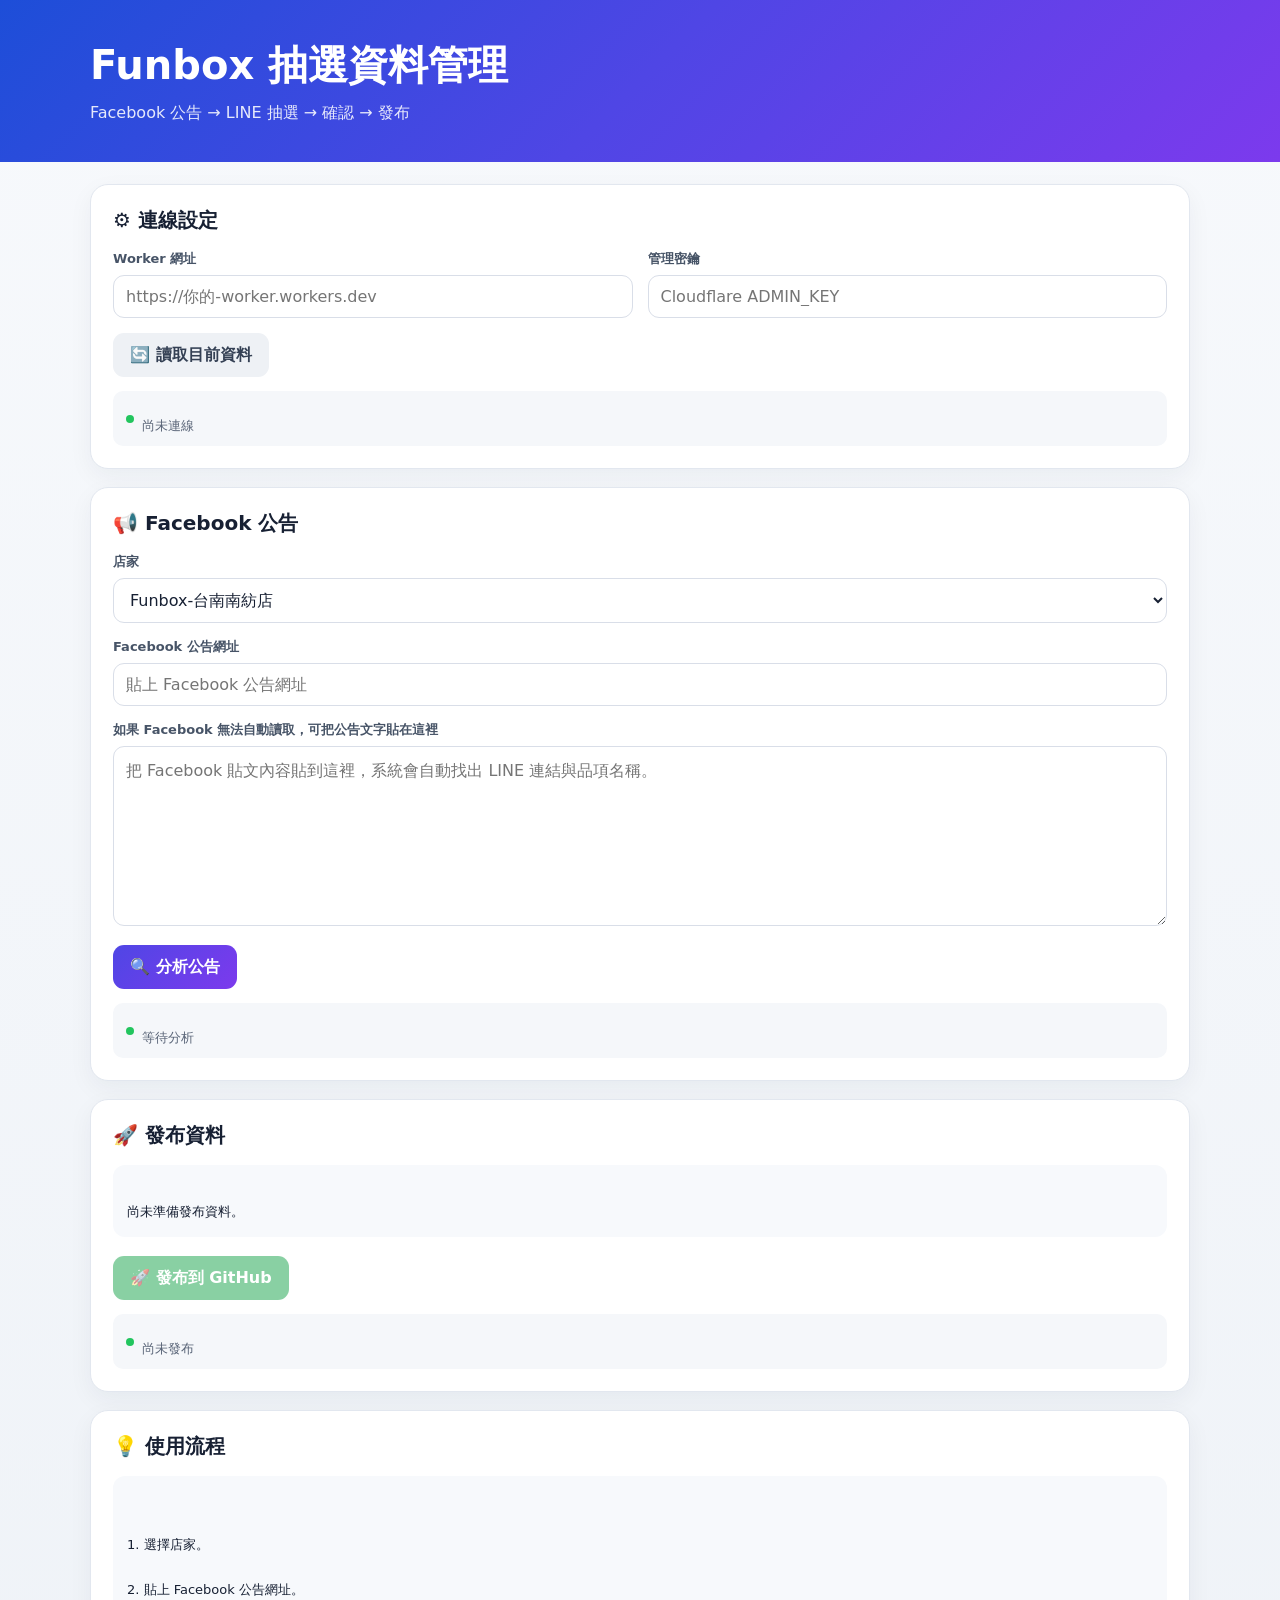
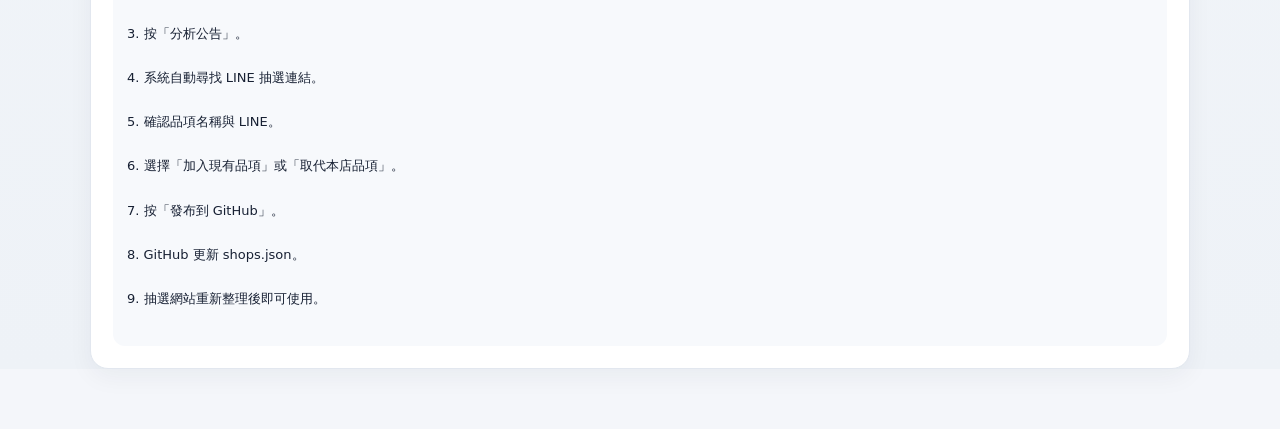
==== admin.html @ 83bc54f5 "Create admin.html" ====
<!DOCTYPE html>
<html lang="zh-Hant">

<head>

    <meta charset="UTF-8">

    <meta
        name="viewport"
        content="width=device-width, initial-scale=1.0"
    >

    <meta
        name="theme-color"
        content="#4f46e5"
    >

    <title>Funbox 抽選資料管理</title>

    <style>

        * {
            box-sizing: border-box;
        }

        :root {
            font-family:
                system-ui,
                -apple-system,
                BlinkMacSystemFont,
                "Noto Sans TC",
                "Microsoft JhengHei",
                sans-serif;

            color: #172033;
            background: #f4f6fa;
        }

        body {
            margin: 0;
            min-height: 100vh;
            background:
                linear-gradient(
                    180deg,
                    #f7f9fc,
                    #eef2f7
                );
        }

        button,
        input,
        textarea,
        select {
            font: inherit;
        }

        button {
            cursor: pointer;
        }

        button:disabled {
            opacity: .5;
            cursor: not-allowed;
        }

        .hero {
            padding: 38px 20px;
            color: #fff;

            background:
                linear-gradient(
                    135deg,
                    #1d4ed8,
                    #4f46e5,
                    #7c3aed
                );
        }

        .hero-inner {
            width:
                min(1100px, calc(100% - 20px));

            margin: auto;
        }

        .hero h1 {
            margin: 0;

            font-size:
                clamp(26px, 5vw, 40px);

            font-weight: 900;
        }

        .hero p {
            margin:
                10px 0 0;

            color:
                rgba(255,255,255,.88);
        }

        main {
            width:
                min(1100px, calc(100% - 24px));

            margin:
                22px auto 60px;
        }

        .section {
            background: #fff;

            border:
                1px solid #e2e7ef;

            border-radius: 18px;

            padding: 22px;

            margin-bottom: 18px;

            box-shadow:
                0 8px 24px
                rgba(23,32,51,.05);
        }

        .section h2 {
            margin:
                0 0 16px;

            font-size: 20px;
        }

        .field {
            margin-bottom: 15px;
        }

        .field label {
            display: block;

            margin-bottom: 7px;

            font-size: 13px;

            font-weight: 800;

            color: #475467;
        }

        input,
        textarea,
        select {
            width: 100%;

            border:
                1px solid #d9dee8;

            border-radius: 11px;

            padding:
                11px 12px;

            background: #fff;

            color: #172033;

            outline: none;
        }

        input:focus,
        textarea:focus,
        select:focus {
            border-color:
                #6366f1;

            box-shadow:
                0 0 0 3px
                rgba(99,102,241,.12);
        }

        textarea {
            min-height: 180px;

            resize: vertical;

            line-height: 1.6;
        }

        .grid {
            display: grid;

            grid-template-columns:
                1fr 1fr;

            gap: 15px;
        }

        .buttons {
            display: flex;

            flex-wrap: wrap;

            gap: 10px;
        }

        .btn {
            min-height: 44px;

            border: 0;

            border-radius: 11px;

            padding:
                0 17px;

            font-weight: 850;
        }

        .btn-primary {
            color: #fff;

            background:
                linear-gradient(
                    135deg,
                    #4f46e5,
                    #7c3aed
                );
        }

        .btn-dark {
            color: #fff;

            background: #172033;
        }

        .btn-green {
            color: #fff;

            background: #16a34a;
        }

        .btn-gray {
            color: #344054;

            background: #eef1f5;
        }

        .btn-red {
            color: #fff;

            background: #dc2626;
        }

        .status {
            display: flex;

            align-items: center;

            gap: 8px;

            margin-top: 14px;

            padding: 11px 13px;

            border-radius: 10px;

            background: #f5f7fa;

            color: #596477;

            font-size: 13px;

            white-space: pre-line;
        }

        .status-dot {
            width: 8px;
            height: 8px;

            flex-shrink: 0;

            border-radius: 50%;

            background: #22c55e;
        }

        .shop-info {
            display: flex;

            justify-content: space-between;

            align-items: center;

            gap: 12px;

            margin-bottom: 15px;

            padding: 13px;

            border-radius: 12px;

            background: #f7f9fc;
        }

        .shop-info strong {
            display: block;

            font-size: 16px;
        }

        .shop-info small {
            color: #7a8497;
        }

        .result-list {
            display: flex;

            flex-direction: column;

            gap: 8px;
        }

        .result-item {
            display: grid;

            grid-template-columns:
                auto 1fr auto;

            align-items: center;

            gap: 10px;

            padding: 12px;

            border:
                1px solid #e3e7ee;

            border-radius: 12px;

            background: #fff;
        }

        .result-item input[type="checkbox"] {
            width: 18px;
            height: 18px;
        }

        .result-name {
            min-width: 0;

            font-weight: 800;
        }

        .result-url {
            margin-top: 3px;

            color: #718096;

            font-size: 12px;

            word-break: break-all;
        }

        .result-remove {
            border: 0;

            padding: 7px 9px;

            border-radius: 8px;

            color: #b42318;

            background: #fee4e2;

            font-size: 12px;

            font-weight: 800;
        }

        .empty {
            padding: 25px;

            text-align: center;

            color: #8a94a6;
        }

        .publish-preview {
            padding: 14px;

            border-radius: 12px;

            background: #f7f9fc;

            font-size: 13px;

            line-height: 1.7;

            white-space: pre-line;
        }

        .hidden {
            display: none !important;
        }

        .warning {
            padding: 12px;

            border-radius: 11px;

            background: #fff7ed;

            color: #9a3412;

            font-size: 13px;

            line-height: 1.6;
        }

        .success {
            padding: 12px;

            border-radius: 11px;

            background: #f0fdf4;

            color: #166534;

            font-size: 13px;

            line-height: 1.6;
        }

        .source-links {
            margin-top: 8px;

            font-size: 13px;
        }

        .source-links a {
            color: #2563eb;

            text-decoration: none;
        }

        @media (max-width: 700px) {

            .hero {
                padding:
                    30px 16px;
            }

            main {
                width:
                    calc(100% - 16px);
            }

            .section {
                padding: 16px;
            }

            .grid {
                grid-template-columns:
                    1fr;
            }

            .result-item {
                grid-template-columns:
                    auto 1fr;
            }

            .result-remove {
                grid-column:
                    2;
                justify-self:
                    start;
            }

            .buttons {
                flex-direction:
                    column;
            }

            .btn {
                width: 100%;
            }

        }

    </style>

</head>


<body>


<header class="hero">

    <div class="hero-inner">

        <h1>
            Funbox 抽選資料管理
        </h1>

        <p>
            Facebook 公告 → LINE 抽選 → 確認 → 發布
        </p>

    </div>

</header>


<main>


    <!-- =================================================
         GitHub / Worker 設定
    ================================================== -->

    <section class="section">

        <h2>
            ⚙️ 連線設定
        </h2>

        <div class="grid">

            <div class="field">

                <label>
                    Worker 網址
                </label>

                <input
                    id="workerUrl"
                    type="url"
                    placeholder="https://你的-worker.workers.dev"
                >

            </div>


            <div class="field">

                <label>
                    管理密鑰
                </label>

                <input
                    id="adminKey"
                    type="password"
                    placeholder="Cloudflare ADMIN_KEY"
                >

            </div>

        </div>


        <div class="buttons">

            <button
                class="btn btn-gray"
                id="loadDataBtn"
            >
                🔄 讀取目前資料
            </button>

        </div>


        <div class="status">

            <span class="status-dot"></span>

            <span id="statusText">
                尚未連線
            </span>

        </div>

    </section>


    <!-- =================================================
         Facebook 公告
    ================================================== -->

    <section class="section">

        <h2>
            📢 Facebook 公告
        </h2>


        <div class="field">

            <label>
                店家
            </label>

            <select id="shopSelect">

                <option value="nanfang">
                    Funbox-台南南紡店
                </option>

                <option value="xintiandi">
                    funbox-台南新天地
                </option>

                <option value="far_east">
                    Funbox台南遠百
                </option>

                <option value="mitsui">
                    Funbox台南三井
                </option>

                <option value="xinren">
                    來玩聚－新仁店
                </option>

            </select>

        </div>


        <div class="field">

            <label>
                Facebook 公告網址
            </label>

            <input
                id="facebookUrl"
                type="url"
                placeholder="貼上 Facebook 公告網址"
            >

        </div>


        <div class="field">

            <label>
                如果 Facebook 無法自動讀取，可把公告文字貼在這裡
            </label>

            <textarea
                id="facebookText"
                placeholder="把 Facebook 貼文內容貼到這裡，系統會自動找出 LINE 連結與品項名稱。"
            ></textarea>

        </div>


        <div class="buttons">

            <button
                class="btn btn-primary"
                id="analyzeBtn"
            >
                🔍 分析公告
            </button>

        </div>


        <div class="status">

            <span class="status-dot"></span>

            <span id="analyzeStatus">
                等待分析
            </span>

        </div>

    </section>


    <!-- =================================================
         分析結果
    ================================================== -->

    <section
        class="section hidden"
        id="resultSection"
    >

        <h2>
            🔎 分析結果
        </h2>


        <div class="shop-info">

            <div>

                <strong id="resultShopName">
                    -
                </strong>

                <small id="resultCount">
                    找到 0 個項目
                </small>

            </div>

        </div>


        <div class="warning">

            ⚠️ 請確認品項名稱與 LINE 連結正確。
            Facebook 貼文格式不同時，系統可能需要你手動修正。

        </div>


        <br>


        <div
            class="result-list"
            id="resultList"
        ></div>


        <br>


        <div class="buttons">

            <button
                class="btn btn-gray"
                id="addManualBtn"
            >
                ＋ 手動新增
            </button>

            <button
                class="btn btn-green"
                id="mergeBtn"
            >
                ➕ 加入現有品項
            </button>

            <button
                class="btn btn-primary"
                id="replaceBtn"
            >
                🔄 取代本店品項
            </button>

        </div>

    </section>


    <!-- =================================================
         發布
    ================================================== -->

    <section class="section">

        <h2>
            🚀 發布資料
        </h2>


        <div
            class="publish-preview"
            id="publishPreview"
        >
            尚未準備發布資料。
        </div>


        <br>


        <div class="buttons">

            <button
                class="btn btn-green"
                id="publishBtn"
                disabled
            >
                🚀 發布到 GitHub
            </button>

        </div>


        <div
            class="status"
            id="publishStatus"
        >

            <span class="status-dot"></span>

            <span>
                尚未發布
            </span>

        </div>

    </section>


    <!-- =================================================
         說明
    ================================================== -->

    <section class="section">

        <h2>
            💡 使用流程
        </h2>

        <div class="publish-preview">

1. 選擇店家。

2. 貼上 Facebook 公告網址。

3. 按「分析公告」。

4. 系統自動尋找 LINE 抽選連結。

5. 確認品項名稱與 LINE。

6. 選擇「加入現有品項」或「取代本店品項」。

7. 按「發布到 GitHub」。

8. GitHub 更新 shops.json。

9. 抽選網站重新整理後即可使用。

        </div>

    </section>


</main>


<script src="assets/admin.js"></script>

</body>

</html>
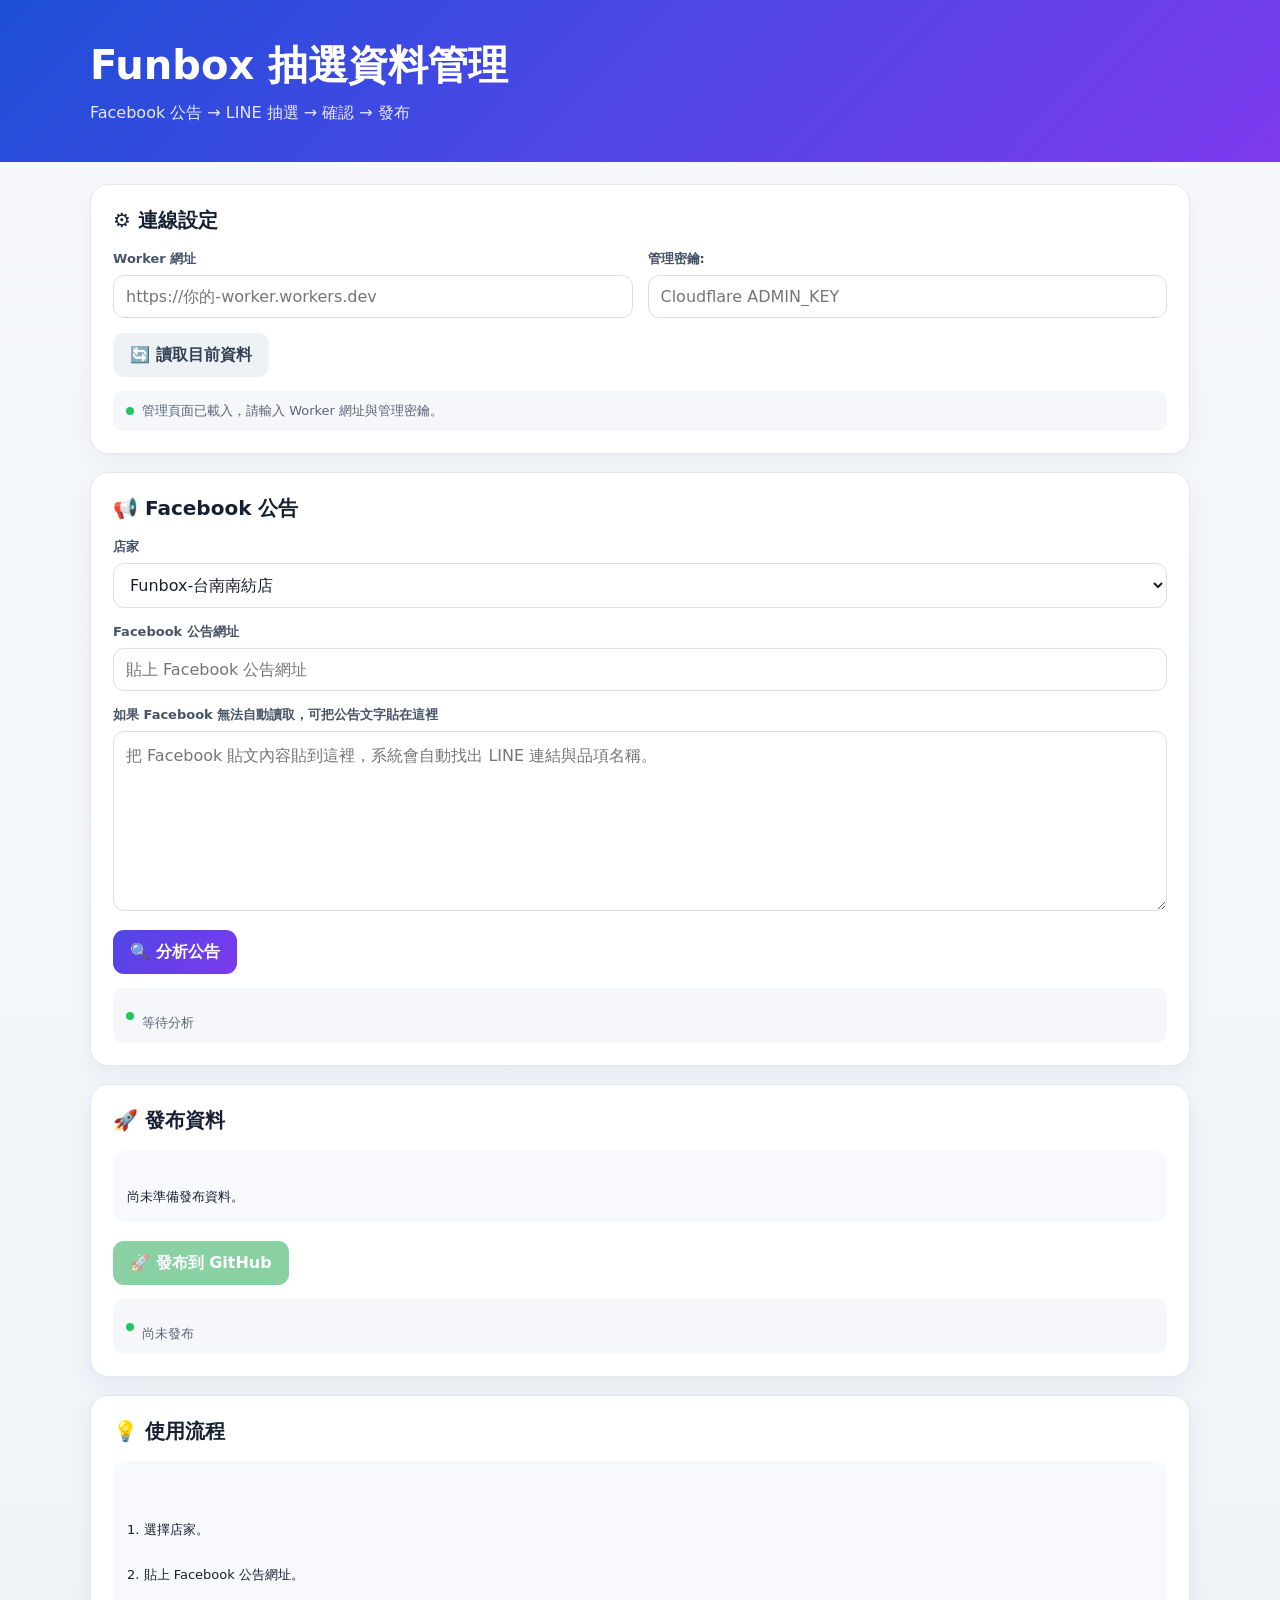
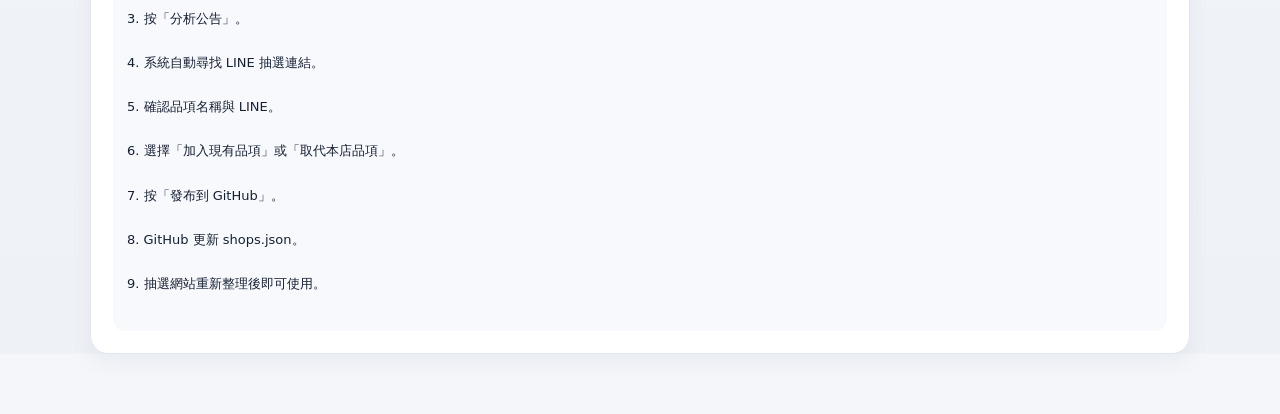
==== commit b43a84f4: "Update admin key label and input values" ====
--- a/admin.html
+++ b/admin.html
@@ -538,6 +538,7 @@
                     id="workerUrl"
                     type="url"
                     placeholder="https://你的-worker.workers.dev"
+                    value:"https://tainan-funbox-api.axm32472.workers.dev/"
                 >
 
             </div>
@@ -546,13 +547,14 @@
             <div class="field">
 
                 <label>
-                    管理密鑰
+                    管理密鑰:
                 </label>
 
                 <input
                     id="adminKey"
                     type="password"
                     placeholder="Cloudflare ADMIN_KEY"
+                    value:"TainanFunbox#2026_AhJun"
                 >
 
             </div>
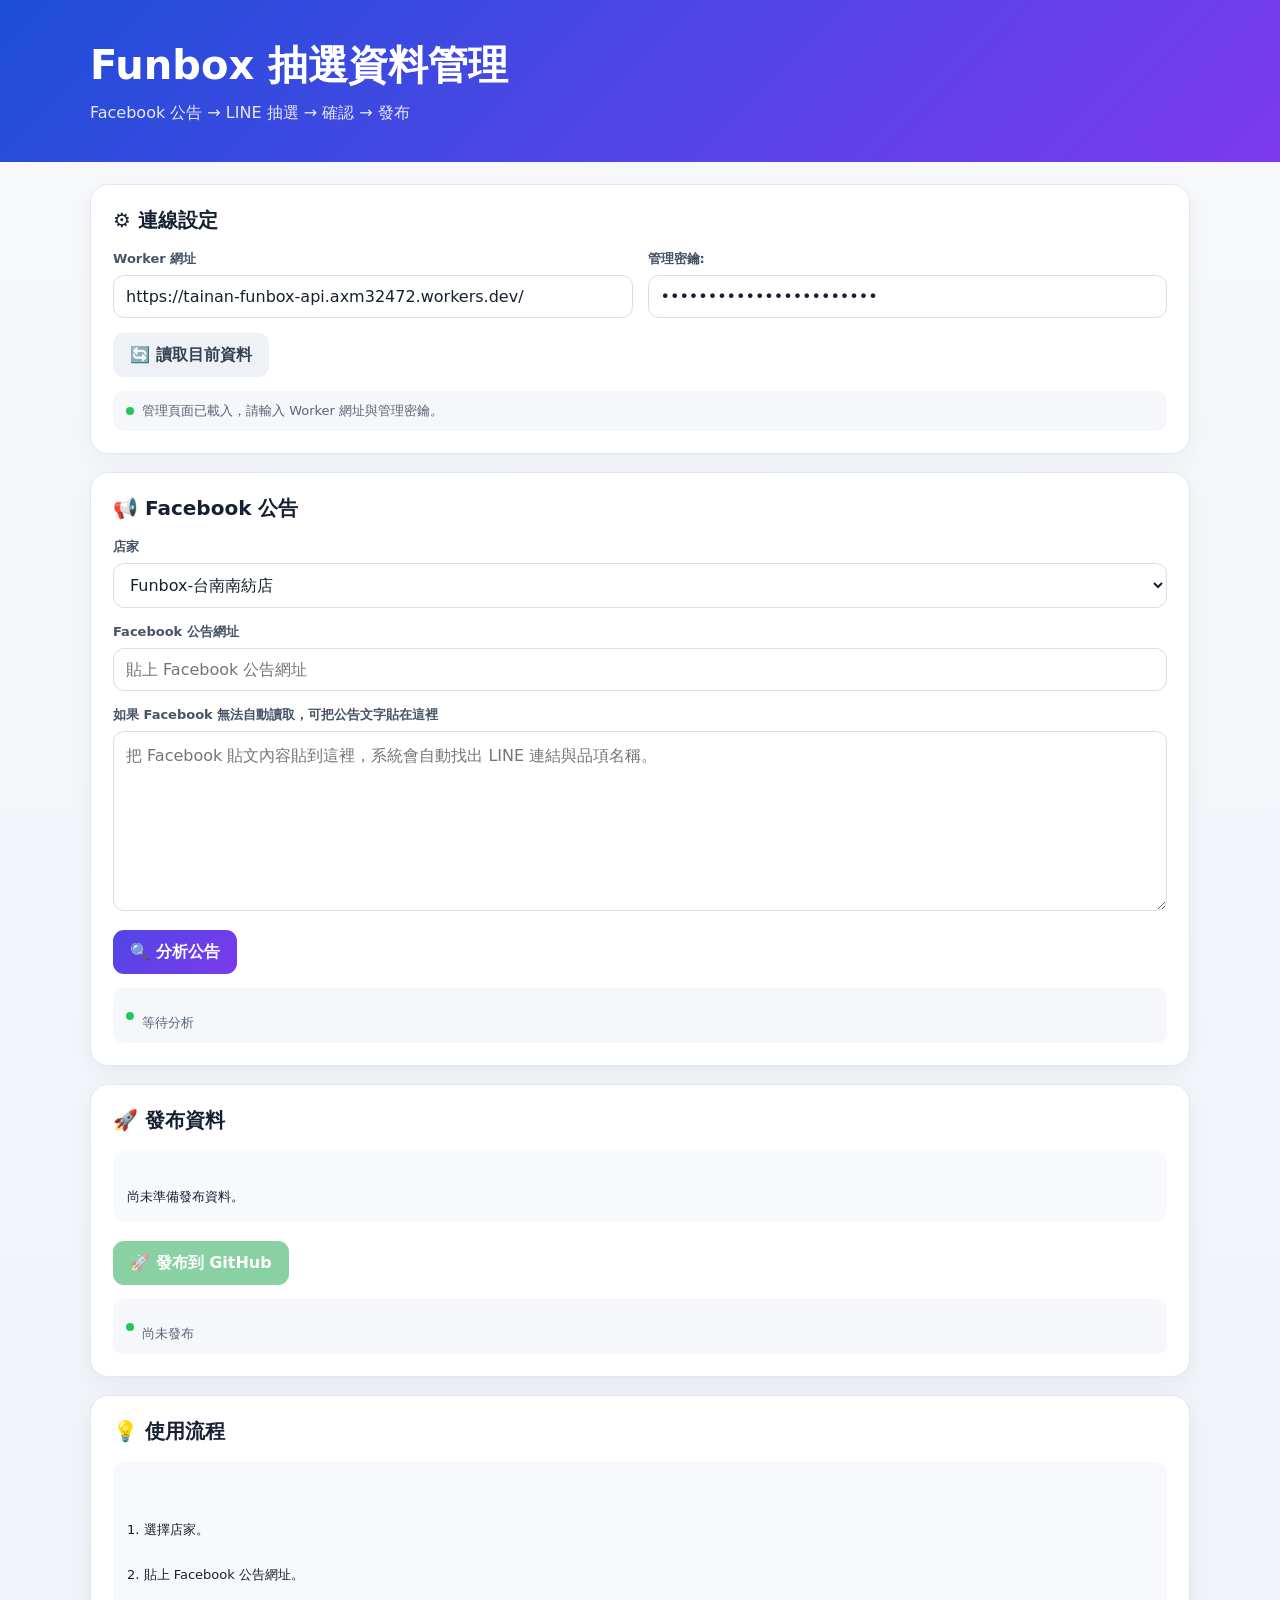
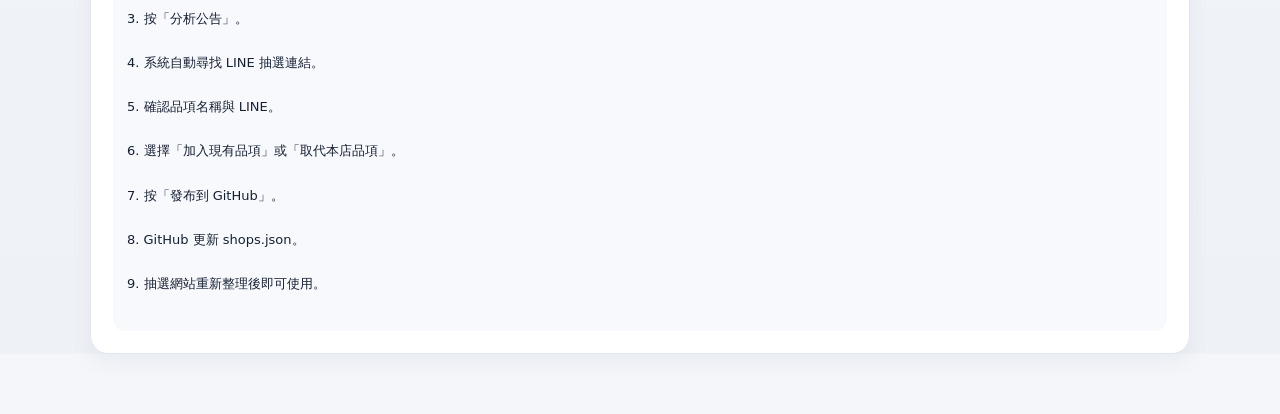
==== commit d4013489: "Update admin.html" ====
--- a/admin.html
+++ b/admin.html
@@ -538,7 +538,7 @@
                     id="workerUrl"
                     type="url"
                     placeholder="https://你的-worker.workers.dev"
-                    value:"https://tainan-funbox-api.axm32472.workers.dev/"
+                    value="https://tainan-funbox-api.axm32472.workers.dev/"
                 >
 
             </div>
@@ -554,7 +554,7 @@
                     id="adminKey"
                     type="password"
                     placeholder="Cloudflare ADMIN_KEY"
-                    value:"TainanFunbox#2026_AhJun"
+                    value="TainanFunbox#2026_AhJun"
                 >
 
             </div>
